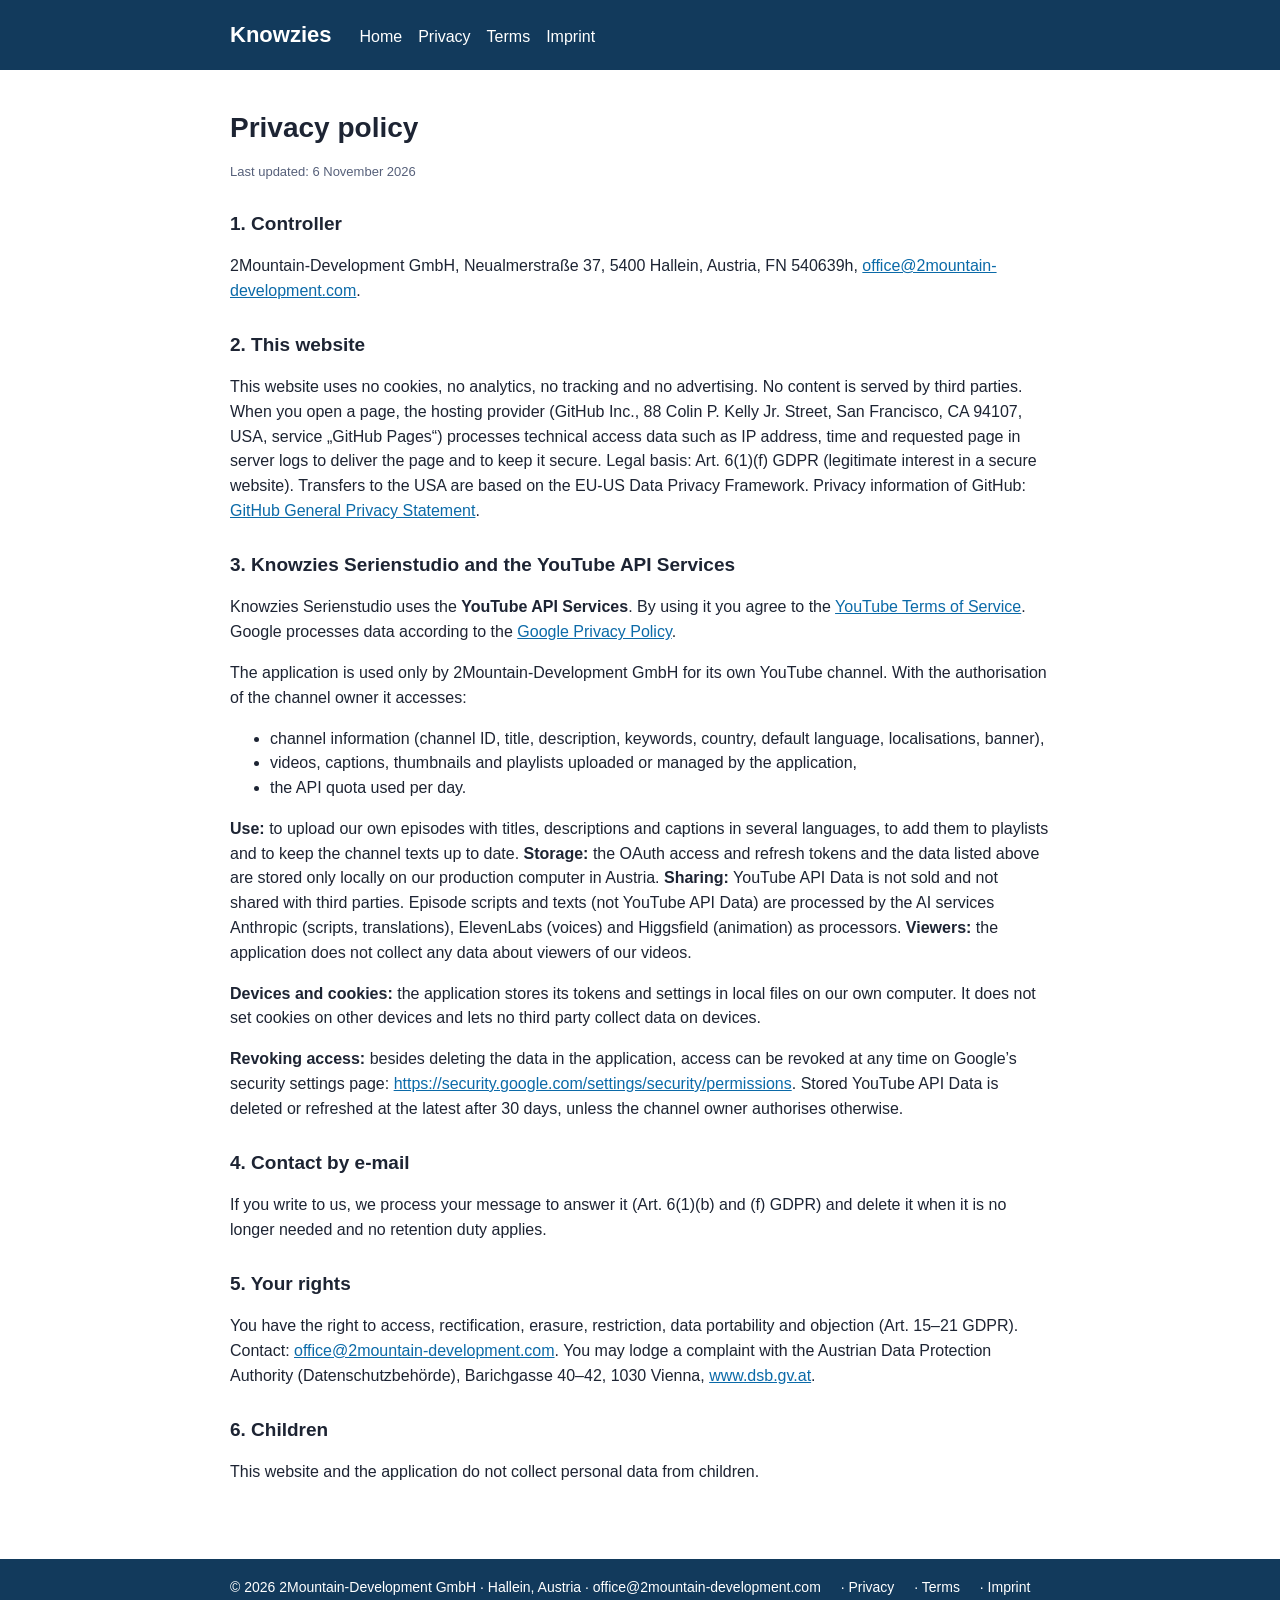
==== privacy.html @ d8eecf2e "Add files via upload" ====
<!DOCTYPE html><html lang="en"><head><meta charset="utf-8"><meta name="viewport" content="width=device-width,initial-scale=1"><title>Privacy policy – Knowzies</title><meta name="description" content="Privacy policy for the Knowzies website and the Knowzies Serienstudio application."><link rel="stylesheet" href="style.css"></head><body><header><div class="in"><a class="brand" href="index.html">Knowzies</a><a href="index.html">Home</a><a href="privacy.html">Privacy</a><a href="terms.html">Terms</a><a href="imprint.html">Imprint</a></div></header><main>
<h1>Privacy policy</h1><p class="small">Last updated: 6 November 2026</p>
<h2>1. Controller</h2><p>2Mountain-Development GmbH, Neualmerstraße 37, 5400 Hallein, Austria, FN 540639h, <a href="mailto:office@2mountain-development.com">office@2mountain-development.com</a>.</p>
<h2>2. This website</h2><p>This website uses no cookies, no analytics, no tracking and no advertising. No content is served by third parties. When you open a page, the hosting provider (GitHub Inc., 88 Colin P. Kelly Jr. Street, San Francisco, CA 94107, USA, service „GitHub Pages“) processes technical access data such as IP address, time and requested page in server logs to deliver the page and to keep it secure. Legal basis: Art. 6(1)(f) GDPR (legitimate interest in a secure website). Transfers to the USA are based on the EU-US Data Privacy Framework. Privacy information of GitHub: <a href="https://docs.github.com/en/site-policy/privacy-policies/github-general-privacy-statement">GitHub General Privacy Statement</a>.</p>
<h2>3. Knowzies Serienstudio and the YouTube API Services</h2><p>Knowzies Serienstudio uses the <strong>YouTube API Services</strong>. By using it you agree to the <a href="https://www.youtube.com/t/terms">YouTube Terms of Service</a>. Google processes data according to the <a href="http://www.google.com/policies/privacy">Google Privacy Policy</a>.</p>
<p>The application is used only by 2Mountain-Development GmbH for its own YouTube channel. With the authorisation of the channel owner it accesses:</p>
<ul><li>channel information (channel ID, title, description, keywords, country, default language, localisations, banner),</li><li>videos, captions, thumbnails and playlists uploaded or managed by the application,</li><li>the API quota used per day.</li></ul>
<p><strong>Use:</strong> to upload our own episodes with titles, descriptions and captions in several languages, to add them to playlists and to keep the channel texts up to date. <strong>Storage:</strong> the OAuth access and refresh tokens and the data listed above are stored only locally on our production computer in Austria. <strong>Sharing:</strong> YouTube API Data is not sold and not shared with third parties. Episode scripts and texts (not YouTube API Data) are processed by the AI services Anthropic (scripts, translations), ElevenLabs (voices) and Higgsfield (animation) as processors. <strong>Viewers:</strong> the application does not collect any data about viewers of our videos.</p>
<p><strong>Devices and cookies:</strong> the application stores its tokens and settings in local files on our own computer. It does not set cookies on other devices and lets no third party collect data on devices.</p>
<p><strong>Revoking access:</strong> besides deleting the data in the application, access can be revoked at any time on Google’s security settings page: <a href="https://security.google.com/settings/security/permissions">https://security.google.com/settings/security/permissions</a>. Stored YouTube API Data is deleted or refreshed at the latest after 30 days, unless the channel owner authorises otherwise.</p>
<h2>4. Contact by e-mail</h2><p>If you write to us, we process your message to answer it (Art. 6(1)(b) and (f) GDPR) and delete it when it is no longer needed and no retention duty applies.</p>
<h2>5. Your rights</h2><p>You have the right to access, rectification, erasure, restriction, data portability and objection (Art. 15–21 GDPR). Contact: <a href="mailto:office@2mountain-development.com">office@2mountain-development.com</a>. You may lodge a complaint with the Austrian Data Protection Authority (Datenschutzbehörde), Barichgasse 40–42, 1030 Vienna, <a href="https://www.dsb.gv.at">www.dsb.gv.at</a>.</p>
<h2>6. Children</h2><p>This website and the application do not collect personal data from children.</p>
</main><footer><div class="in">© 2026 2Mountain-Development GmbH · Hallein, Austria · <a href="mailto:office@2mountain-development.com">office@2mountain-development.com</a> · <a href="privacy.html">Privacy</a> · <a href="terms.html">Terms</a> · <a href="imprint.html">Imprint</a></div></footer></body></html>
---- style.css ----
*{box-sizing:border-box}body{margin:0;font-family:Arial,Helvetica,sans-serif;color:#1d2433;background:#fff;line-height:1.55}
header,footer{background:#123a5c;color:#fff}header .in,footer .in,main{max-width:860px;margin:0 auto;padding:18px 20px}
header a,footer a{color:#fff;text-decoration:none;margin-right:16px}header .brand{font-weight:700;font-size:22px;margin-right:28px}
main h1{font-size:28px;margin:18px 0 8px}main h2{font-size:19px;margin:26px 0 6px}main a{color:#0b6aa8}
.hero{background:#f2f7fb;border-radius:10px;padding:24px;margin:16px 0}.small{font-size:13px;color:#56607a}
footer{margin-top:40px;font-size:14px}
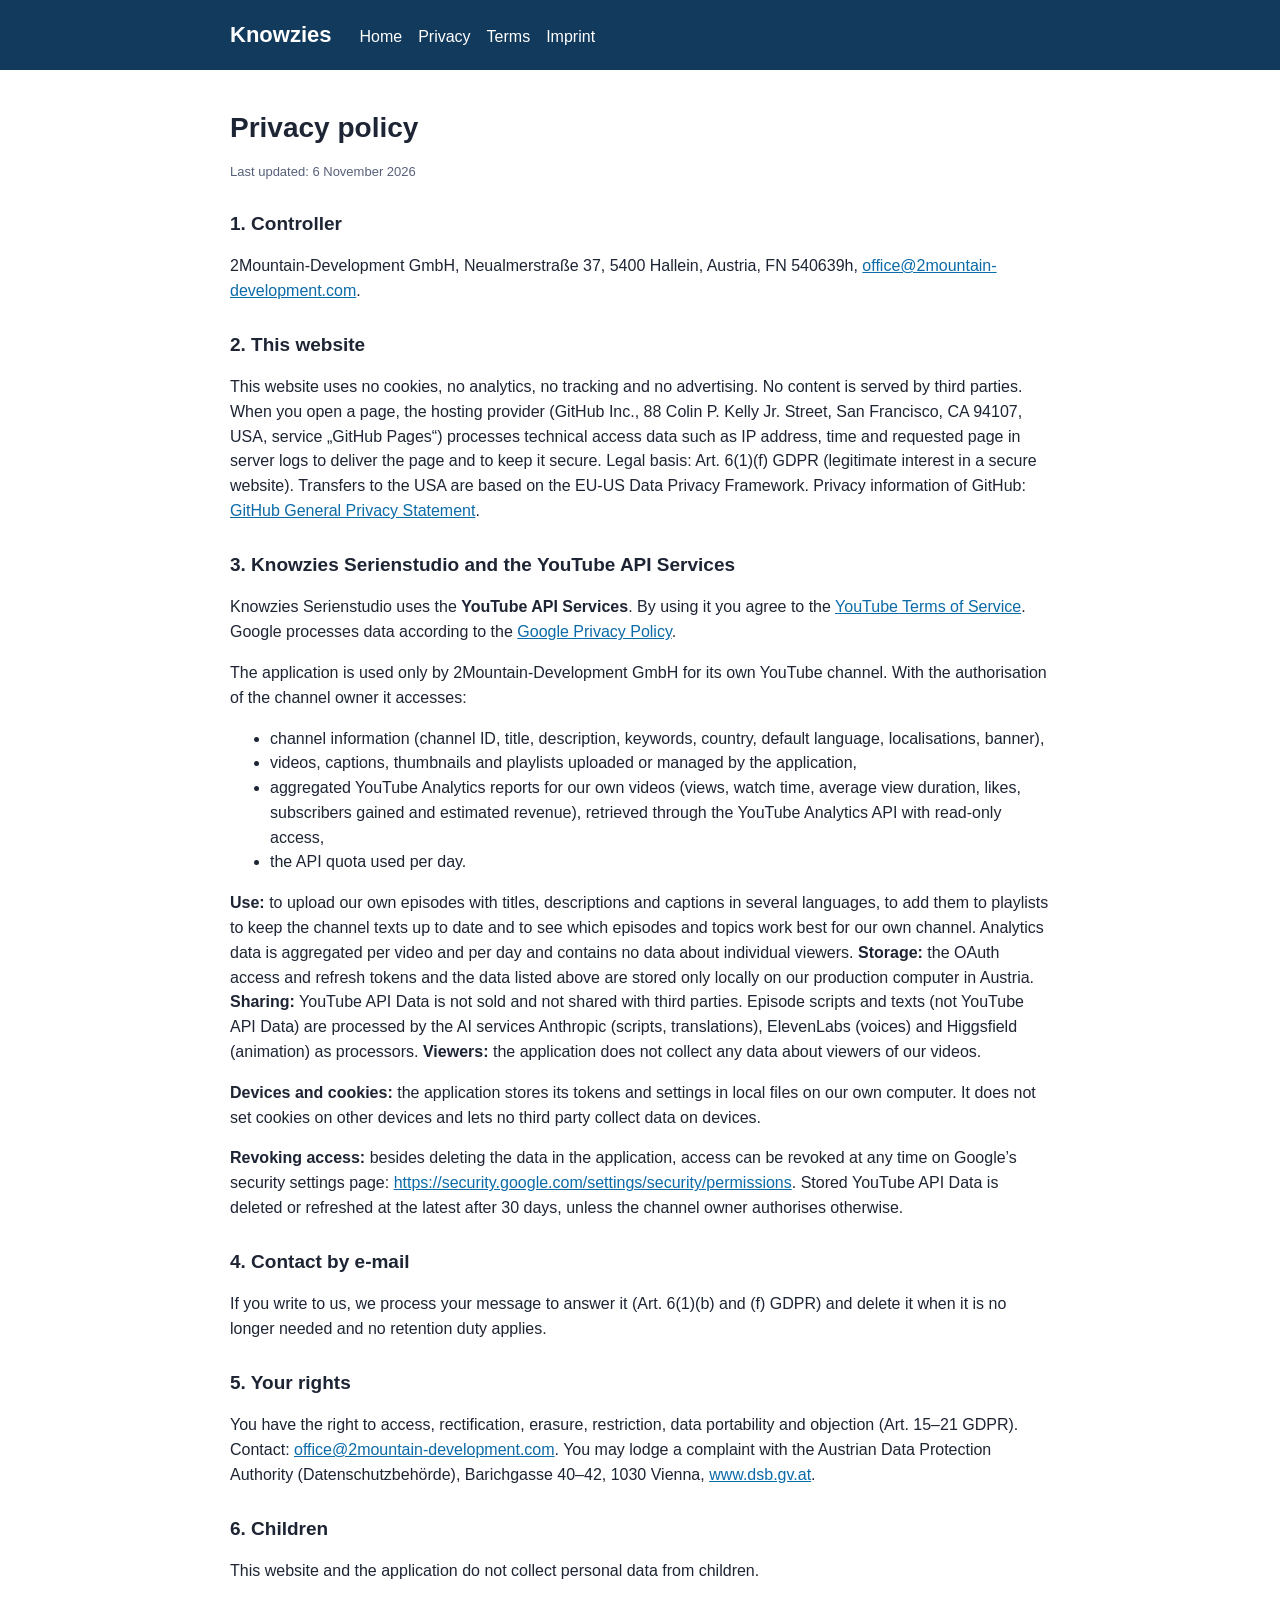
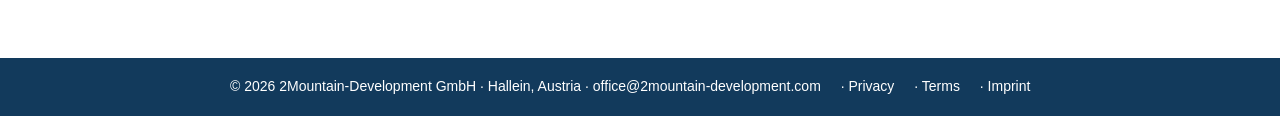
==== commit bf7b000a: "Add files via upload" ====
--- a/privacy.html
+++ b/privacy.html
@@ -4,8 +4,8 @@
 <h2>2. This website</h2><p>This website uses no cookies, no analytics, no tracking and no advertising. No content is served by third parties. When you open a page, the hosting provider (GitHub Inc., 88 Colin P. Kelly Jr. Street, San Francisco, CA 94107, USA, service „GitHub Pages“) processes technical access data such as IP address, time and requested page in server logs to deliver the page and to keep it secure. Legal basis: Art. 6(1)(f) GDPR (legitimate interest in a secure website). Transfers to the USA are based on the EU-US Data Privacy Framework. Privacy information of GitHub: <a href="https://docs.github.com/en/site-policy/privacy-policies/github-general-privacy-statement">GitHub General Privacy Statement</a>.</p>
 <h2>3. Knowzies Serienstudio and the YouTube API Services</h2><p>Knowzies Serienstudio uses the <strong>YouTube API Services</strong>. By using it you agree to the <a href="https://www.youtube.com/t/terms">YouTube Terms of Service</a>. Google processes data according to the <a href="http://www.google.com/policies/privacy">Google Privacy Policy</a>.</p>
 <p>The application is used only by 2Mountain-Development GmbH for its own YouTube channel. With the authorisation of the channel owner it accesses:</p>
-<ul><li>channel information (channel ID, title, description, keywords, country, default language, localisations, banner),</li><li>videos, captions, thumbnails and playlists uploaded or managed by the application,</li><li>the API quota used per day.</li></ul>
-<p><strong>Use:</strong> to upload our own episodes with titles, descriptions and captions in several languages, to add them to playlists and to keep the channel texts up to date. <strong>Storage:</strong> the OAuth access and refresh tokens and the data listed above are stored only locally on our production computer in Austria. <strong>Sharing:</strong> YouTube API Data is not sold and not shared with third parties. Episode scripts and texts (not YouTube API Data) are processed by the AI services Anthropic (scripts, translations), ElevenLabs (voices) and Higgsfield (animation) as processors. <strong>Viewers:</strong> the application does not collect any data about viewers of our videos.</p>
+<ul><li>channel information (channel ID, title, description, keywords, country, default language, localisations, banner),</li><li>videos, captions, thumbnails and playlists uploaded or managed by the application,</li><li>aggregated YouTube Analytics reports for our own videos (views, watch time, average view duration, likes, subscribers gained and estimated revenue), retrieved through the YouTube Analytics API with read-only access,</li><li>the API quota used per day.</li></ul>
+<p><strong>Use:</strong> to upload our own episodes with titles, descriptions and captions in several languages, to add them to playlists to keep the channel texts up to date and to see which episodes and topics work best for our own channel. Analytics data is aggregated per video and per day and contains no data about individual viewers. <strong>Storage:</strong> the OAuth access and refresh tokens and the data listed above are stored only locally on our production computer in Austria. <strong>Sharing:</strong> YouTube API Data is not sold and not shared with third parties. Episode scripts and texts (not YouTube API Data) are processed by the AI services Anthropic (scripts, translations), ElevenLabs (voices) and Higgsfield (animation) as processors. <strong>Viewers:</strong> the application does not collect any data about viewers of our videos.</p>
 <p><strong>Devices and cookies:</strong> the application stores its tokens and settings in local files on our own computer. It does not set cookies on other devices and lets no third party collect data on devices.</p>
 <p><strong>Revoking access:</strong> besides deleting the data in the application, access can be revoked at any time on Google’s security settings page: <a href="https://security.google.com/settings/security/permissions">https://security.google.com/settings/security/permissions</a>. Stored YouTube API Data is deleted or refreshed at the latest after 30 days, unless the channel owner authorises otherwise.</p>
 <h2>4. Contact by e-mail</h2><p>If you write to us, we process your message to answer it (Art. 6(1)(b) and (f) GDPR) and delete it when it is no longer needed and no retention duty applies.</p>
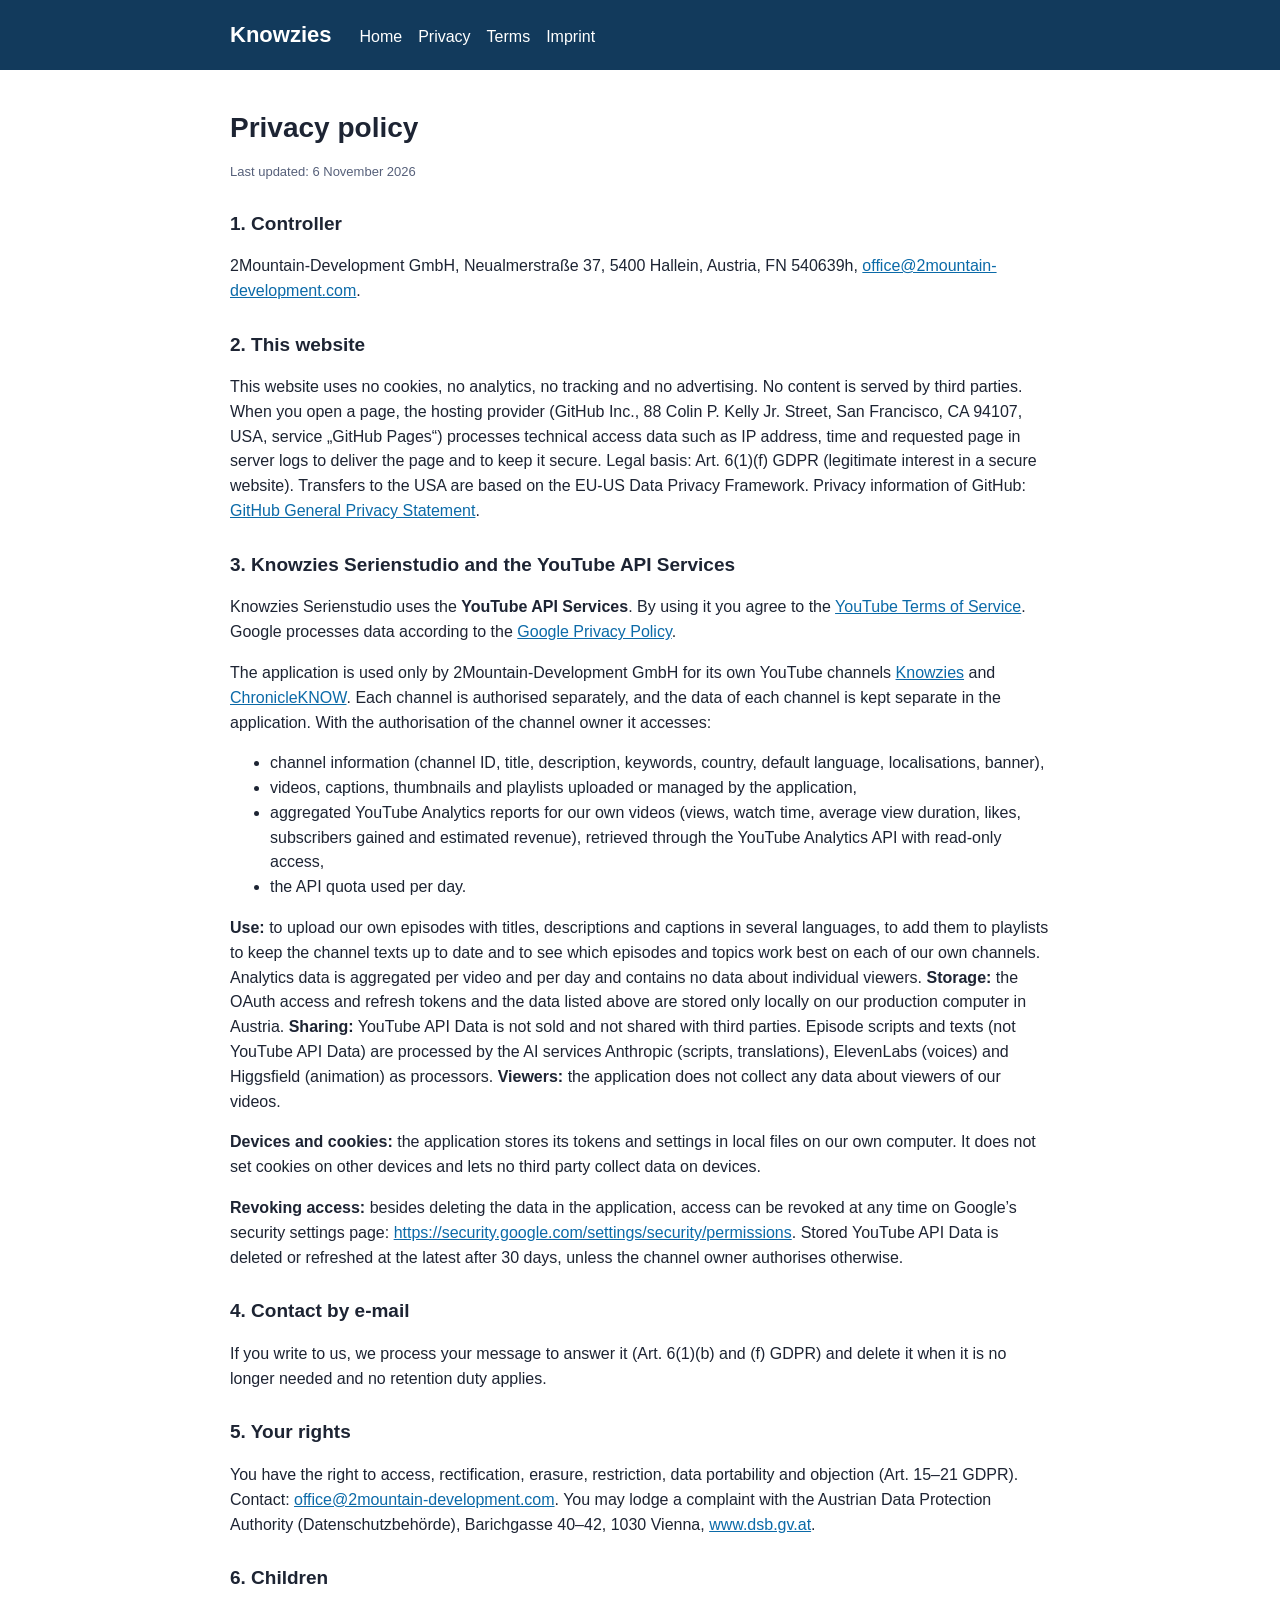
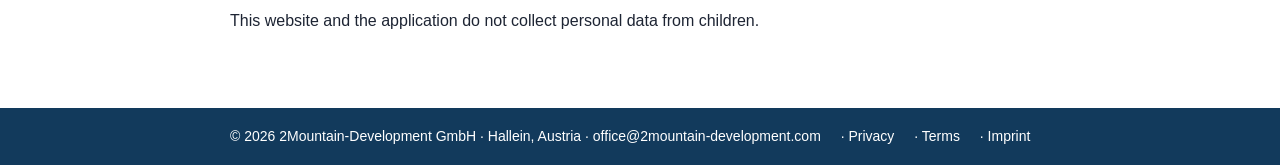
==== commit d9d22ddc: "Add files via upload" ====
--- a/privacy.html
+++ b/privacy.html
@@ -3,9 +3,9 @@
 <h2>1. Controller</h2><p>2Mountain-Development GmbH, Neualmerstraße 37, 5400 Hallein, Austria, FN 540639h, <a href="mailto:office@2mountain-development.com">office@2mountain-development.com</a>.</p>
 <h2>2. This website</h2><p>This website uses no cookies, no analytics, no tracking and no advertising. No content is served by third parties. When you open a page, the hosting provider (GitHub Inc., 88 Colin P. Kelly Jr. Street, San Francisco, CA 94107, USA, service „GitHub Pages“) processes technical access data such as IP address, time and requested page in server logs to deliver the page and to keep it secure. Legal basis: Art. 6(1)(f) GDPR (legitimate interest in a secure website). Transfers to the USA are based on the EU-US Data Privacy Framework. Privacy information of GitHub: <a href="https://docs.github.com/en/site-policy/privacy-policies/github-general-privacy-statement">GitHub General Privacy Statement</a>.</p>
 <h2>3. Knowzies Serienstudio and the YouTube API Services</h2><p>Knowzies Serienstudio uses the <strong>YouTube API Services</strong>. By using it you agree to the <a href="https://www.youtube.com/t/terms">YouTube Terms of Service</a>. Google processes data according to the <a href="http://www.google.com/policies/privacy">Google Privacy Policy</a>.</p>
-<p>The application is used only by 2Mountain-Development GmbH for its own YouTube channel. With the authorisation of the channel owner it accesses:</p>
+<p>The application is used only by 2Mountain-Development GmbH for its own YouTube channels <a href="https://www.youtube.com/@Knowzies">Knowzies</a> and <a href="https://www.youtube.com/@chronicleknow">ChronicleKNOW</a>. Each channel is authorised separately, and the data of each channel is kept separate in the application. With the authorisation of the channel owner it accesses:</p>
 <ul><li>channel information (channel ID, title, description, keywords, country, default language, localisations, banner),</li><li>videos, captions, thumbnails and playlists uploaded or managed by the application,</li><li>aggregated YouTube Analytics reports for our own videos (views, watch time, average view duration, likes, subscribers gained and estimated revenue), retrieved through the YouTube Analytics API with read-only access,</li><li>the API quota used per day.</li></ul>
-<p><strong>Use:</strong> to upload our own episodes with titles, descriptions and captions in several languages, to add them to playlists to keep the channel texts up to date and to see which episodes and topics work best for our own channel. Analytics data is aggregated per video and per day and contains no data about individual viewers. <strong>Storage:</strong> the OAuth access and refresh tokens and the data listed above are stored only locally on our production computer in Austria. <strong>Sharing:</strong> YouTube API Data is not sold and not shared with third parties. Episode scripts and texts (not YouTube API Data) are processed by the AI services Anthropic (scripts, translations), ElevenLabs (voices) and Higgsfield (animation) as processors. <strong>Viewers:</strong> the application does not collect any data about viewers of our videos.</p>
+<p><strong>Use:</strong> to upload our own episodes with titles, descriptions and captions in several languages, to add them to playlists to keep the channel texts up to date and to see which episodes and topics work best on each of our own channels. Analytics data is aggregated per video and per day and contains no data about individual viewers. <strong>Storage:</strong> the OAuth access and refresh tokens and the data listed above are stored only locally on our production computer in Austria. <strong>Sharing:</strong> YouTube API Data is not sold and not shared with third parties. Episode scripts and texts (not YouTube API Data) are processed by the AI services Anthropic (scripts, translations), ElevenLabs (voices) and Higgsfield (animation) as processors. <strong>Viewers:</strong> the application does not collect any data about viewers of our videos.</p>
 <p><strong>Devices and cookies:</strong> the application stores its tokens and settings in local files on our own computer. It does not set cookies on other devices and lets no third party collect data on devices.</p>
 <p><strong>Revoking access:</strong> besides deleting the data in the application, access can be revoked at any time on Google’s security settings page: <a href="https://security.google.com/settings/security/permissions">https://security.google.com/settings/security/permissions</a>. Stored YouTube API Data is deleted or refreshed at the latest after 30 days, unless the channel owner authorises otherwise.</p>
 <h2>4. Contact by e-mail</h2><p>If you write to us, we process your message to answer it (Art. 6(1)(b) and (f) GDPR) and delete it when it is no longer needed and no retention duty applies.</p>
